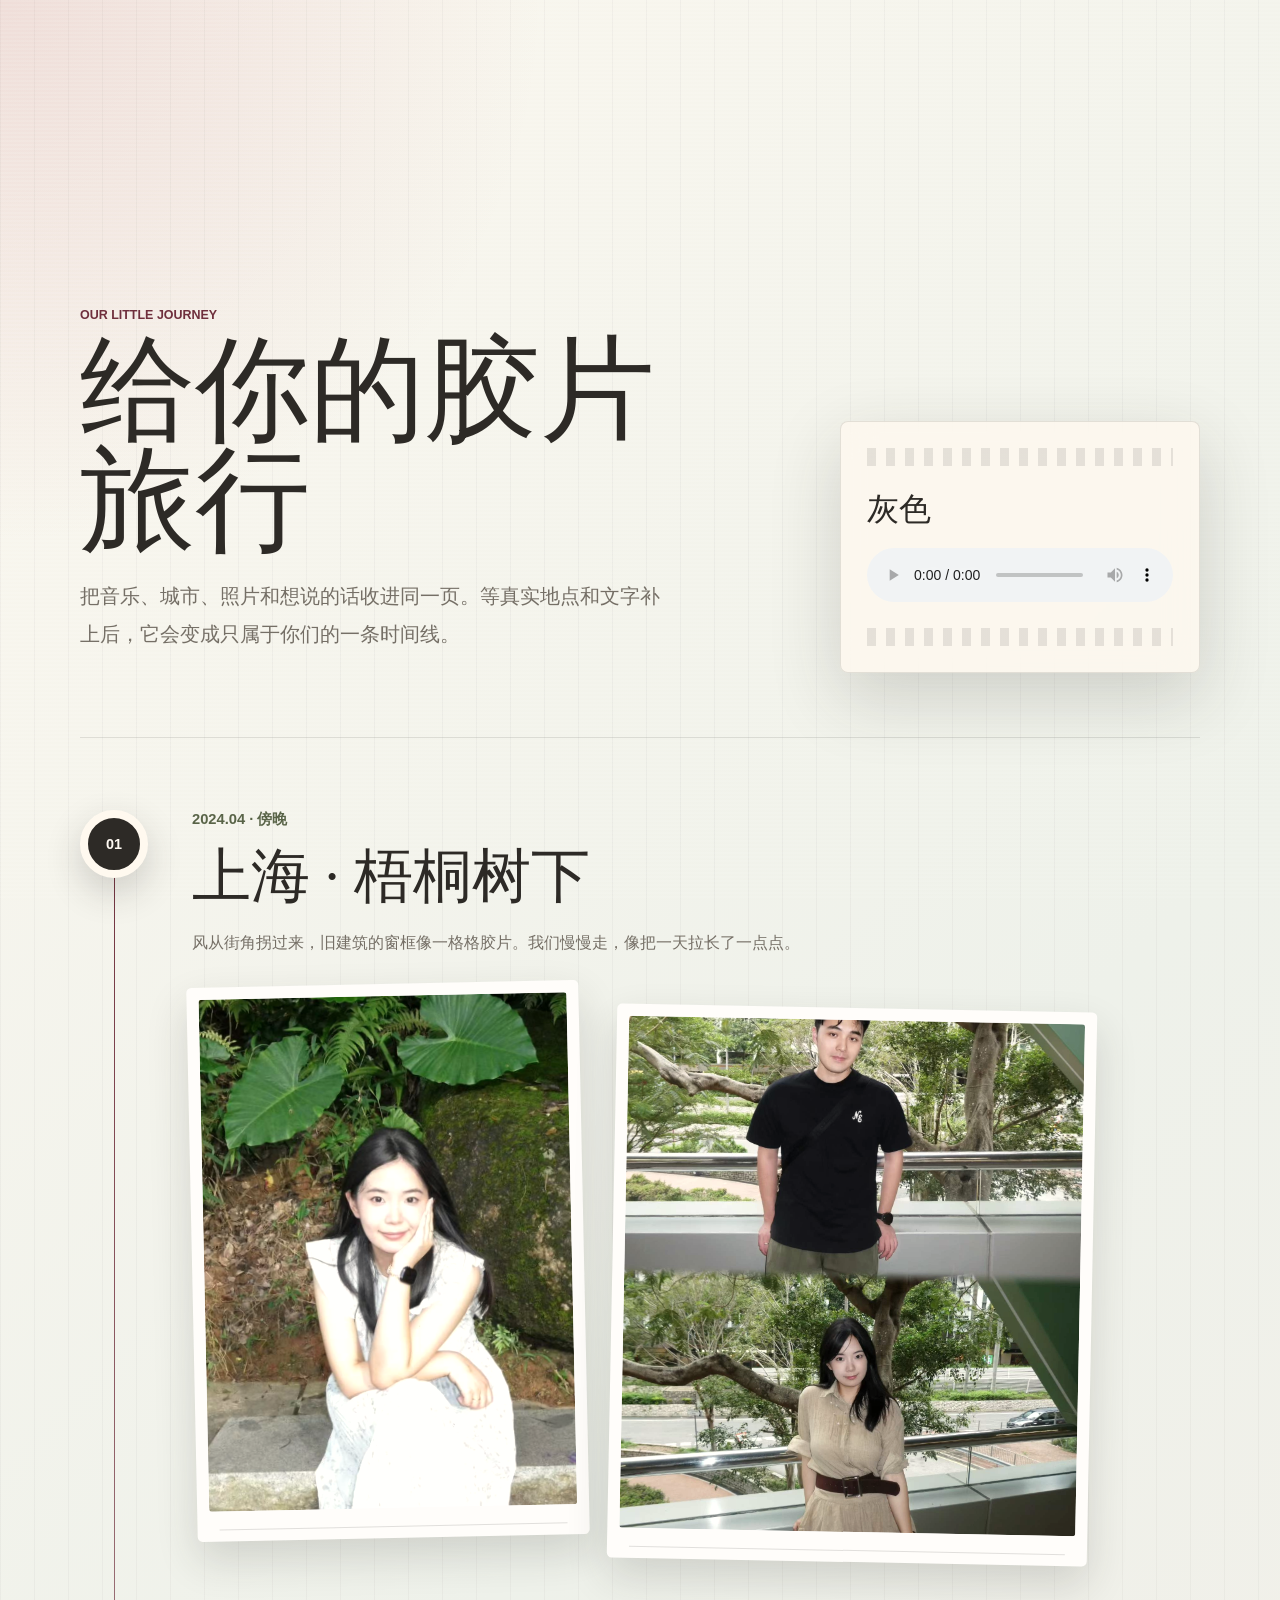
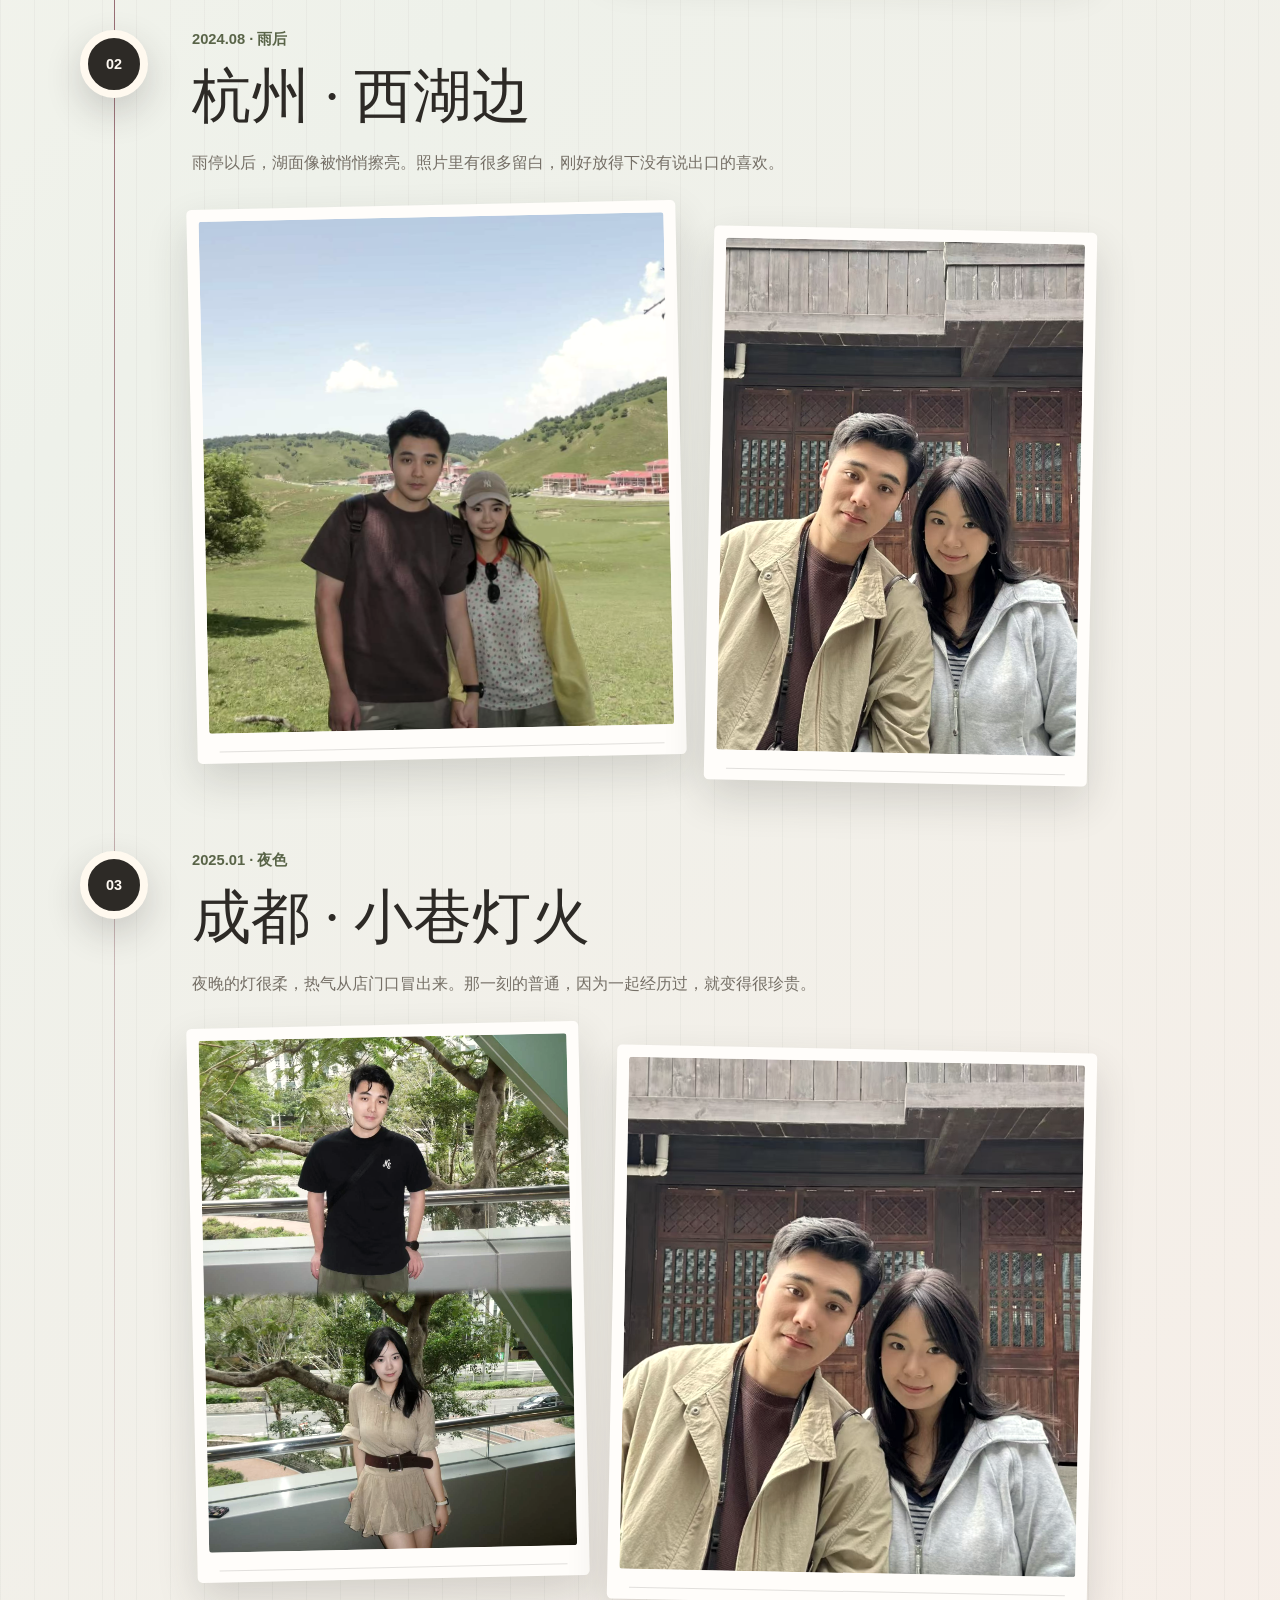
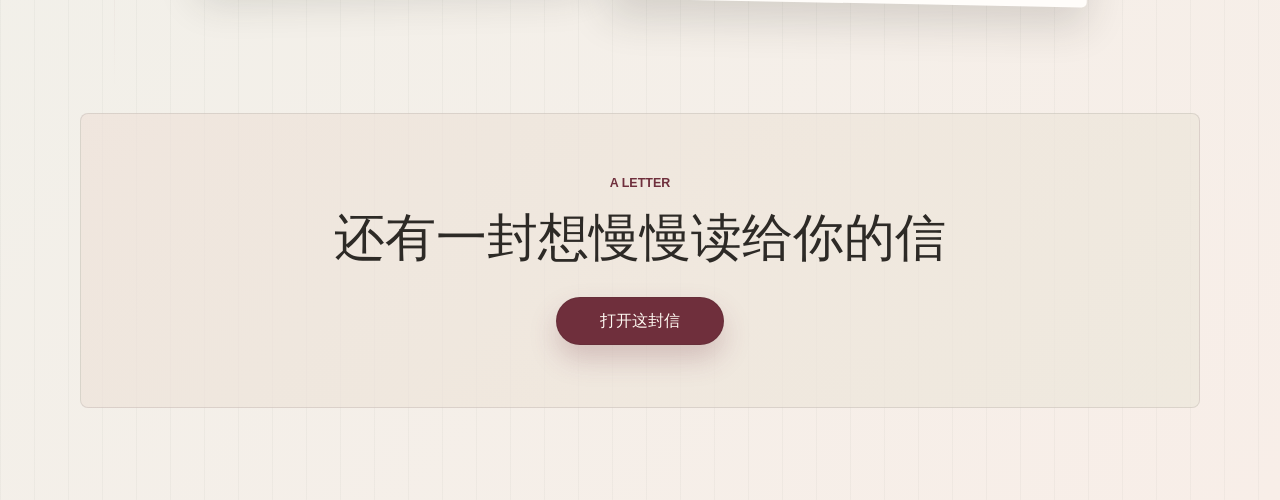
==== index.html @ 93d099e0 "Add GitHub Pages static site" ====
<!doctype html>
<html lang="zh-CN">
  <head>
    <meta charset="utf-8" />
    <meta name="viewport" content="width=device-width, initial-scale=1" />
    <title>给你的胶片旅行</title>
    <meta name="description" content="一页关于音乐、照片、时间轴和一封信的温柔纪念网页。" />
    <link rel="stylesheet" href="styles.css" />
  </head>
  <body>
    <main class="page-shell">
      <section class="hero" aria-labelledby="page-title">
        <div class="hero-copy">
          <p class="eyebrow">Our Little Journey</p>
          <h1 id="page-title">给你的胶片旅行</h1>
          <p class="hero-text">把音乐、城市、照片和想说的话收进同一页。等真实地点和文字补上后，它会变成只属于你们的一条时间线。</p>
        </div>
        <div class="music-panel" aria-label="音乐播放器">
          <span class="music-label">灰色</span>
          <audio controls preload="metadata">
            <source src="gray.mp3" type="audio/mpeg" />
            当前浏览器不支持音频播放。
          </audio>
        </div>
      </section>

      <section class="timeline" aria-label="旅行时间轴">
        <article class="timeline-item">
          <div class="time-mark"><span>01</span></div>
          <div class="story">
            <p class="date">2024.04 · 傍晚</p>
            <h2>上海 · 梧桐树下</h2>
            <p>风从街角拐过来，旧建筑的窗框像一格格胶片。我们慢慢走，像把一天拉长了一点点。</p>
            <div class="photo-strip">
              <figure><img src="photos/1.jpg" alt="上海梧桐树下的旅行照片" /></figure>
              <figure><img src="photos/2.jpg" alt="上海傍晚街道的旅行照片" /></figure>
            </div>
          </div>
        </article>

        <article class="timeline-item">
          <div class="time-mark"><span>02</span></div>
          <div class="story">
            <p class="date">2024.08 · 雨后</p>
            <h2>杭州 · 西湖边</h2>
            <p>雨停以后，湖面像被悄悄擦亮。照片里有很多留白，刚好放得下没有说出口的喜欢。</p>
            <div class="photo-strip photo-strip--reverse">
              <figure><img src="photos/3.jpg" alt="杭州西湖边的旅行照片" /></figure>
              <figure><img src="photos/4.jpg" alt="杭州雨后街景的旅行照片" /></figure>
            </div>
          </div>
        </article>

        <article class="timeline-item">
          <div class="time-mark"><span>03</span></div>
          <div class="story">
            <p class="date">2025.01 · 夜色</p>
            <h2>成都 · 小巷灯火</h2>
            <p>夜晚的灯很柔，热气从店门口冒出来。那一刻的普通，因为一起经历过，就变得很珍贵。</p>
            <div class="photo-strip">
              <figure><img src="photos/2.jpg" alt="成都小巷灯火的旅行照片" /></figure>
              <figure><img src="photos/4.jpg" alt="成都夜色中的旅行照片" /></figure>
            </div>
          </div>
        </article>
      </section>

      <section class="letter-section" aria-labelledby="letter-title">
        <p class="eyebrow">A Letter</p>
        <h2 id="letter-title">还有一封想慢慢读给你的信</h2>
        <button class="letter-button" type="button" id="openLetter">打开这封信</button>
      </section>
    </main>

    <div class="modal" id="letterModal" aria-hidden="true">
      <div class="modal-backdrop" data-close-letter></div>
      <section class="letter-paper" role="dialog" aria-modal="true" aria-labelledby="letterDialogTitle">
        <button class="close-button" type="button" id="closeLetter" aria-label="关闭情书">×</button>
        <p class="paper-date">写给你</p>
        <h2 id="letterDialogTitle">亲爱的你</h2>
        <div class="letter-content" id="letterContent">正在展开这封信……</div>
      </section>
    </div>

    <div class="lightbox" id="photoLightbox" aria-hidden="true">
      <button class="lightbox-close" type="button" id="closePhoto" aria-label="关闭照片">×</button>
      <img id="lightboxImage" alt="" />
    </div>

    <script src="script.js"></script>
  </body>
</html>
---- styles.css ----
:root {
  --ink: #2d2a26;
  --muted: #756f66;
  --paper: #fff9ef;
  --rose: #b96f78;
  --wine: #6f2f3c;
  --moss: #596448;
  --shadow: 0 24px 70px rgba(45, 42, 38, 0.18);
}

* { box-sizing: border-box; }
html { scroll-behavior: smooth; }
body {
  margin: 0;
  color: var(--ink);
  font-family: "Microsoft YaHei", "PingFang SC", "Helvetica Neue", Arial, sans-serif;
  background:
    linear-gradient(90deg, rgba(45, 42, 38, 0.035) 1px, transparent 1px) 0 0 / 34px 34px,
    radial-gradient(circle at top left, rgba(185, 111, 120, 0.18), transparent 34rem),
    linear-gradient(135deg, #fbf7ef 0%, #eef1ea 42%, #f8eee8 100%);
}
body::before {
  position: fixed;
  inset: 0;
  z-index: -1;
  pointer-events: none;
  content: "";
  background-image: linear-gradient(rgba(255, 255, 255, 0.13) 50%, rgba(45, 42, 38, 0.04) 50%);
  background-size: 100% 4px;
  mix-blend-mode: soft-light;
}
button, audio { font: inherit; }
button { cursor: pointer; }
button:focus-visible, audio:focus-visible { outline: 3px solid rgba(111, 47, 60, 0.35); outline-offset: 4px; }
.page-shell { width: min(1120px, calc(100% - 32px)); margin: 0 auto; }
.hero {
  min-height: 82vh;
  display: grid;
  grid-template-columns: minmax(0, 1fr) 360px;
  align-items: end;
  gap: clamp(28px, 6vw, 80px);
  padding: clamp(48px, 9vw, 96px) 0 64px;
  border-bottom: 1px solid rgba(45, 42, 38, 0.12);
}
.hero-copy { max-width: 720px; }
.eyebrow { margin: 0 0 14px; color: var(--wine); font-size: 0.78rem; font-weight: 700; letter-spacing: 0; text-transform: uppercase; }
h1, h2, p { margin-top: 0; }
h1 { max-width: 680px; margin-bottom: 22px; font-family: Georgia, "STSong", "SimSun", serif; font-size: clamp(3.2rem, 9vw, 7.9rem); font-weight: 500; line-height: 0.95; }
.hero-text { max-width: 590px; color: var(--muted); font-size: clamp(1rem, 2.2vw, 1.25rem); line-height: 1.9; }
.music-panel {
  position: relative;
  padding: 26px;
  overflow: hidden;
  background: rgba(255, 249, 239, 0.74);
  border: 1px solid rgba(45, 42, 38, 0.12);
  border-radius: 8px;
  box-shadow: var(--shadow);
  backdrop-filter: blur(16px);
}
.music-panel::before, .music-panel::after {
  display: block;
  width: 100%;
  height: 18px;
  margin-bottom: 22px;
  content: "";
  background: repeating-linear-gradient(90deg, rgba(45, 42, 38, 0.42) 0 9px, transparent 9px 19px);
  opacity: 0.27;
}
.music-panel::after { margin: 22px 0 0; }
.music-label { display: block; margin-bottom: 16px; color: var(--ink); font-family: Georgia, "STSong", "SimSun", serif; font-size: 2rem; }
audio { width: 100%; accent-color: var(--wine); }
.timeline { position: relative; padding: 72px 0 18px; }
.timeline::before { position: absolute; top: 80px; bottom: 0; left: 34px; width: 1px; content: ""; background: linear-gradient(var(--wine), rgba(111, 47, 60, 0)); }
.timeline-item { position: relative; display: grid; grid-template-columns: 70px minmax(0, 1fr); gap: clamp(18px, 4vw, 42px); padding-bottom: clamp(56px, 8vw, 92px); }
.time-mark { position: relative; z-index: 1; width: 68px; height: 68px; display: grid; place-items: center; background: var(--ink); border: 8px solid var(--paper); border-radius: 50%; color: #fffaf3; box-shadow: 0 14px 36px rgba(45, 42, 38, 0.2); }
.time-mark span { font-size: 0.9rem; font-weight: 700; }
.story { max-width: 900px; }
.date { margin-bottom: 8px; color: var(--moss); font-size: 0.92rem; font-weight: 700; }
.story h2 { margin-bottom: 12px; font-family: Georgia, "STSong", "SimSun", serif; font-size: clamp(2rem, 4.6vw, 4rem); font-weight: 500; }
.story p:not(.date) { max-width: 660px; color: var(--muted); line-height: 1.9; }
.photo-strip { display: grid; grid-template-columns: minmax(0, 0.9fr) minmax(0, 1.1fr); gap: clamp(14px, 2.8vw, 28px); align-items: end; margin-top: 26px; }
.photo-strip--reverse { grid-template-columns: minmax(0, 1.1fr) minmax(0, 0.86fr); align-items: start; }
figure { position: relative; margin: 0; padding: 12px 12px 30px; background: #fffdfa; border-radius: 5px; box-shadow: 0 18px 42px rgba(45, 42, 38, 0.16); transform: rotate(-1.2deg); }
figure:nth-child(even) { transform: translateY(24px) rotate(1.1deg); }
figure::after { position: absolute; right: 22px; bottom: 11px; left: 22px; height: 1px; content: ""; background: rgba(45, 42, 38, 0.14); }
figure img { width: 100%; height: clamp(260px, 40vw, 520px); display: block; object-fit: cover; border-radius: 3px; filter: saturate(0.92) contrast(1.04) sepia(0.1); }
.letter-section { margin: 24px 0 clamp(52px, 9vw, 92px); padding: clamp(34px, 6vw, 62px); text-align: center; background: linear-gradient(135deg, rgba(111, 47, 60, 0.08), rgba(89, 100, 72, 0.08)), rgba(255, 249, 239, 0.62); border: 1px solid rgba(45, 42, 38, 0.11); border-radius: 8px; }
.letter-section h2 { margin-bottom: 24px; font-family: Georgia, "STSong", "SimSun", serif; font-size: clamp(1.8rem, 4vw, 3.6rem); font-weight: 500; }
.letter-button { min-width: 168px; min-height: 48px; padding: 12px 24px; color: #fffaf3; background: var(--wine); border: 1px solid rgba(45, 42, 38, 0.12); border-radius: 999px; box-shadow: 0 14px 28px rgba(111, 47, 60, 0.22); transition: transform 180ms ease, box-shadow 180ms ease, background 180ms ease; }
.letter-button:hover, .letter-button:focus-visible { background: #803847; box-shadow: 0 18px 32px rgba(111, 47, 60, 0.28); transform: translateY(-2px); }
.modal, .lightbox { position: fixed; inset: 0; z-index: 20; display: none; }
.modal.is-open, .lightbox.is-open { display: grid; }
.modal { place-items: center; padding: 22px; }
.modal-backdrop, .lightbox { background: rgba(34, 30, 27, 0.58); backdrop-filter: blur(10px); }
.modal-backdrop { position: absolute; inset: 0; }
.letter-paper { position: relative; width: min(720px, 100%); max-height: min(720px, calc(100vh - 44px)); padding: clamp(34px, 7vw, 64px); overflow: auto; background: linear-gradient(90deg, rgba(185, 111, 120, 0.13) 1px, transparent 1px) 78px 0 / 1px 100% no-repeat, repeating-linear-gradient(180deg, transparent 0, transparent 31px, rgba(196, 150, 77, 0.18) 32px), var(--paper); border-radius: 8px; box-shadow: 0 32px 90px rgba(0, 0, 0, 0.24); }
.close-button, .lightbox-close { position: absolute; top: 14px; right: 14px; z-index: 2; width: 40px; height: 40px; border: 0; border-radius: 50%; color: var(--ink); background: rgba(255, 255, 255, 0.72); font-size: 1.6rem; line-height: 1; }
.paper-date { margin-bottom: 10px; color: var(--rose); font-size: 0.95rem; }
.letter-paper h2 { margin-bottom: 18px; font-family: "STKaiti", "KaiTi", "楷体", serif; font-size: clamp(2rem, 6vw, 3.8rem); font-weight: 400; }
.letter-content { white-space: pre-wrap; color: #3f352f; font-family: "STKaiti", "KaiTi", "楷体", "FangSong", serif; font-size: clamp(1.25rem, 3vw, 1.62rem); line-height: 2; }
.lightbox { place-items: center; padding: 24px; }
.lightbox img { max-width: min(100%, 980px); max-height: calc(100vh - 48px); object-fit: contain; border: 12px solid #fffdfa; border-radius: 6px; box-shadow: var(--shadow); }
.lightbox-close { color: #fffaf3; background: rgba(45, 42, 38, 0.54); }
@media (max-width: 760px) {
  .page-shell { width: min(100% - 24px, 560px); }
  .hero { min-height: auto; grid-template-columns: 1fr; align-items: start; padding: 44px 0 42px; }
  h1 { font-size: clamp(3.3rem, 16vw, 5.2rem); }
  .music-panel { padding: 20px; }
  .timeline { padding-top: 46px; }
  .timeline::before { left: 22px; }
  .timeline-item { grid-template-columns: 46px minmax(0, 1fr); gap: 16px; padding-bottom: 62px; }
  .time-mark { width: 46px; height: 46px; border-width: 5px; }
  .photo-strip, .photo-strip--reverse { grid-template-columns: 1fr; gap: 18px; }
  figure, figure:nth-child(even) { transform: none; }
  figure img { height: min(108vw, 500px); }
  .letter-section { padding: 30px 18px; }
  .letter-paper { max-height: calc(100vh - 28px); padding: 44px 24px 34px; }
}
@media (prefers-reduced-motion: reduce) {
  html { scroll-behavior: auto; }
  *, *::before, *::after { transition-duration: 0.01ms !important; animation-duration: 0.01ms !important; animation-iteration-count: 1 !important; }
}
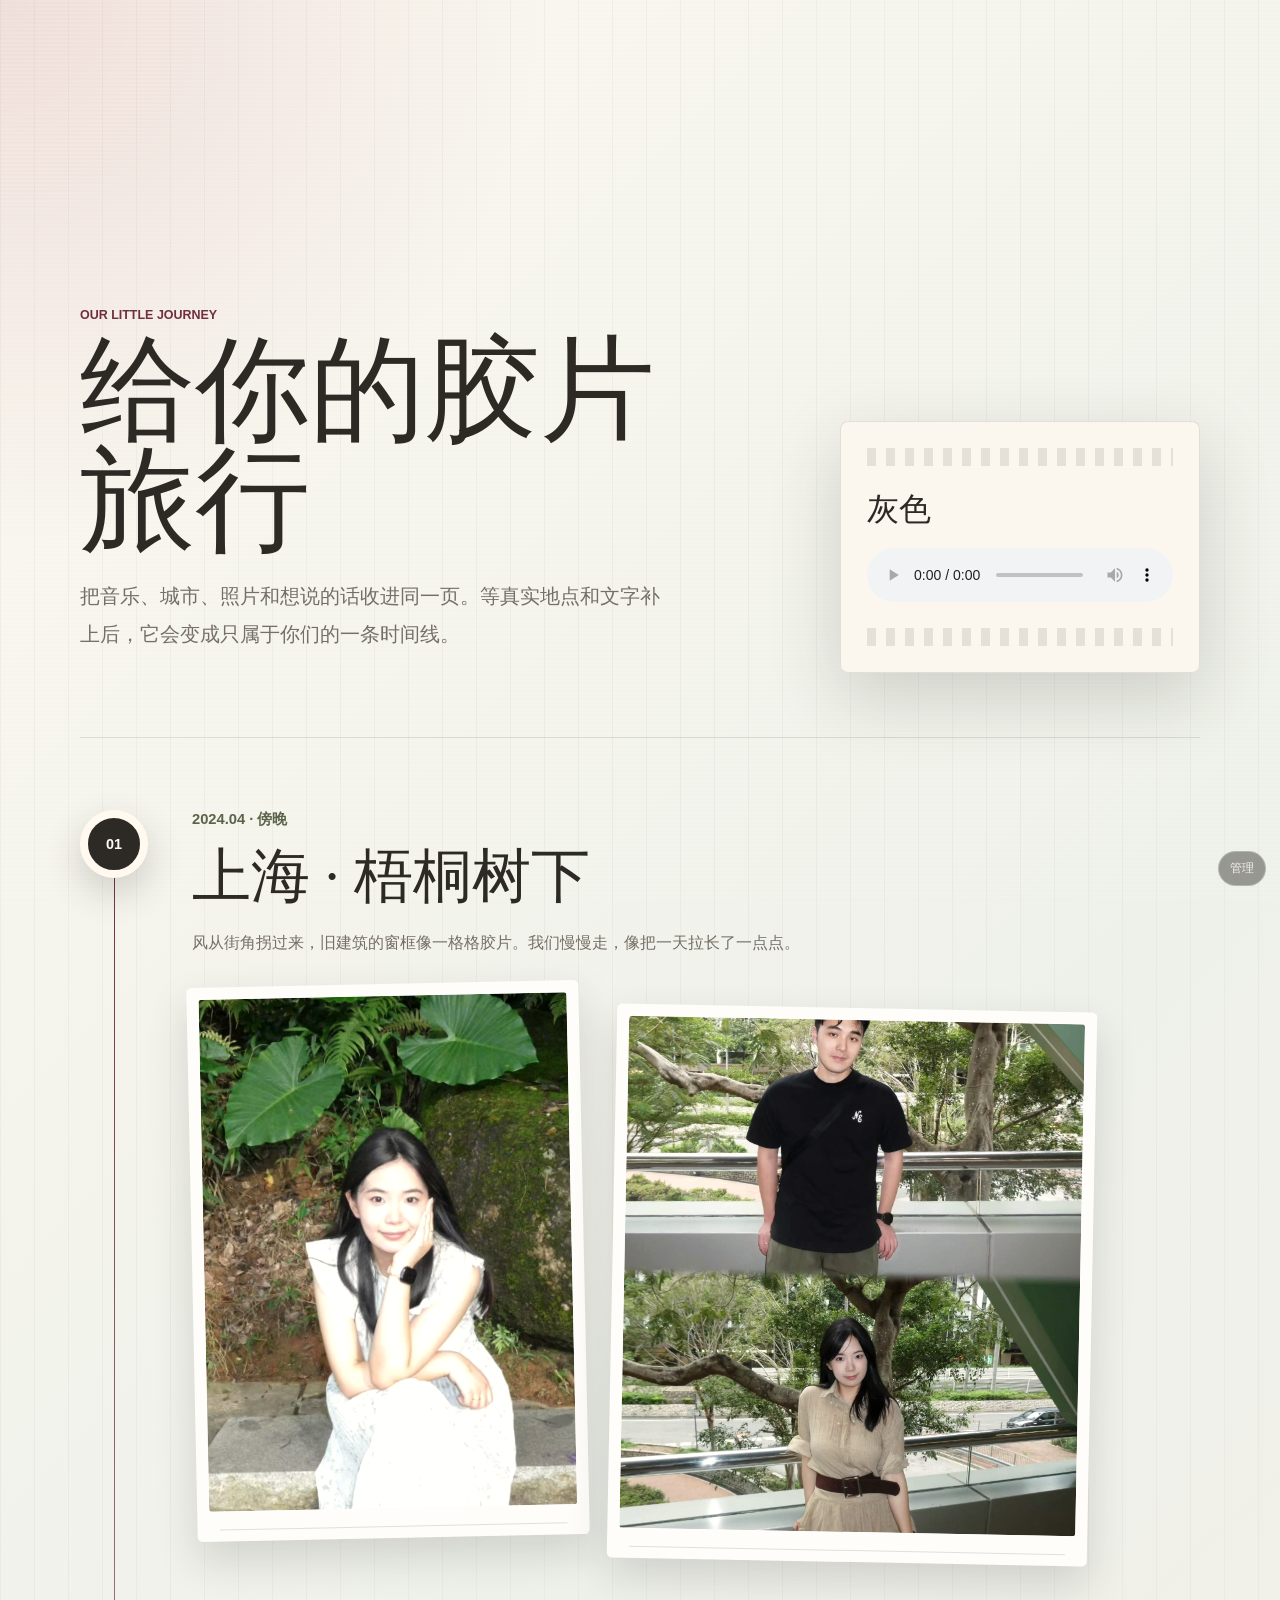
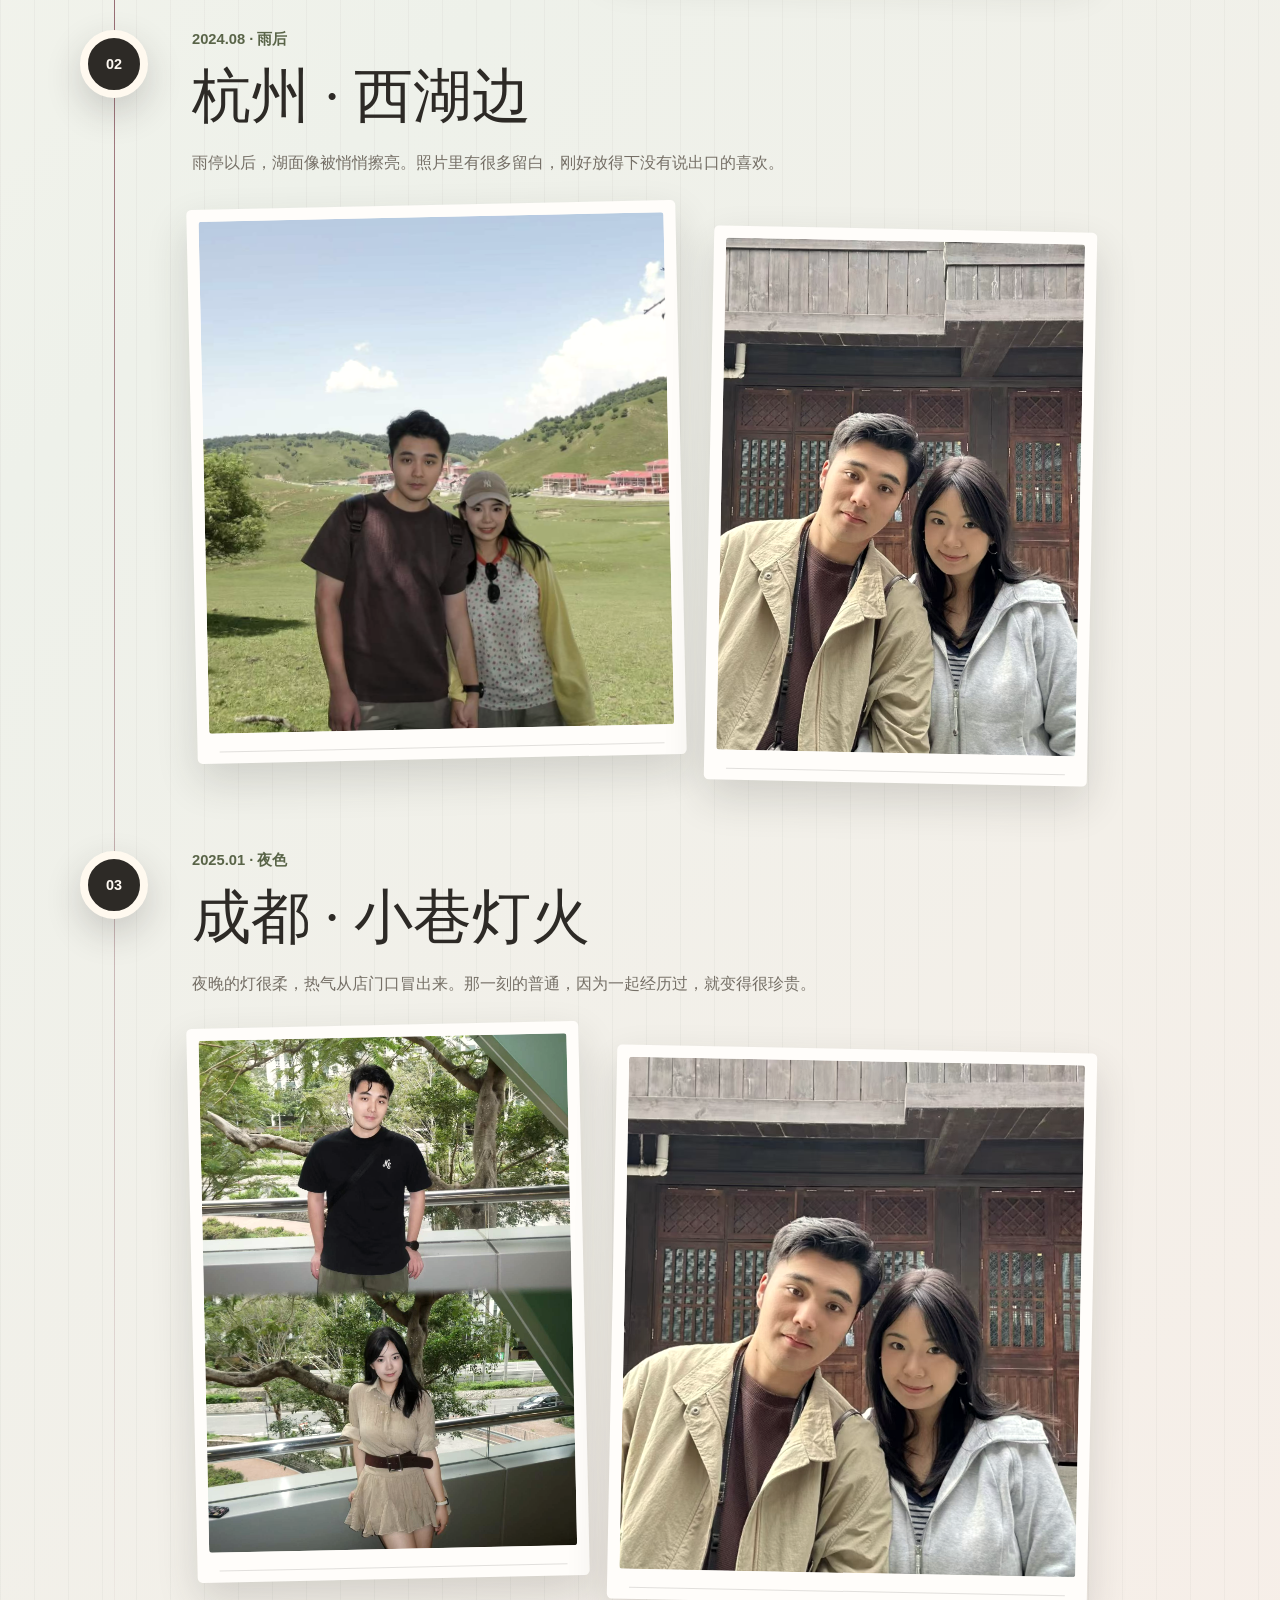
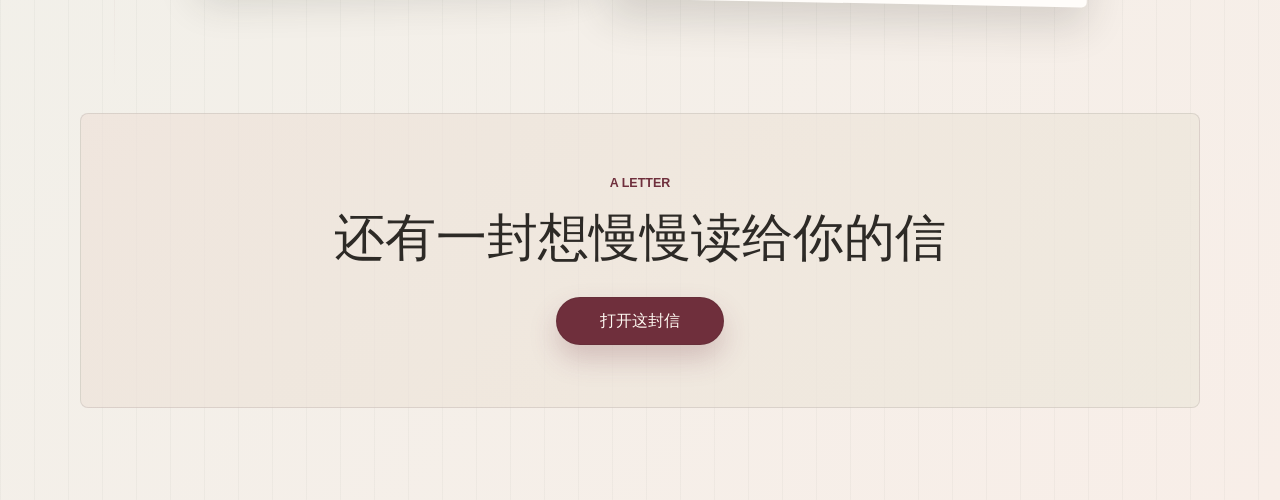
==== commit 619e68d1: "Add online content editor" ====
--- a/index.html
+++ b/index.html
@@ -11,72 +11,35 @@
     <main class="page-shell">
       <section class="hero" aria-labelledby="page-title">
         <div class="hero-copy">
-          <p class="eyebrow">Our Little Journey</p>
+          <p class="eyebrow" id="heroEyebrow">Our Little Journey</p>
           <h1 id="page-title">给你的胶片旅行</h1>
-          <p class="hero-text">把音乐、城市、照片和想说的话收进同一页。等真实地点和文字补上后，它会变成只属于你们的一条时间线。</p>
+          <p class="hero-text" id="heroText">把音乐、城市、照片和想说的话收进同一页。</p>
         </div>
         <div class="music-panel" aria-label="音乐播放器">
-          <span class="music-label">灰色</span>
-          <audio controls preload="metadata">
-            <source src="gray.mp3" type="audio/mpeg" />
+          <span class="music-label" id="musicLabel">灰色</span>
+          <audio controls preload="metadata" id="musicAudio">
+            <source id="musicSource" src="gray.mp3" type="audio/mpeg" />
             当前浏览器不支持音频播放。
           </audio>
         </div>
       </section>
 
-      <section class="timeline" aria-label="旅行时间轴">
-        <article class="timeline-item">
-          <div class="time-mark"><span>01</span></div>
-          <div class="story">
-            <p class="date">2024.04 · 傍晚</p>
-            <h2>上海 · 梧桐树下</h2>
-            <p>风从街角拐过来，旧建筑的窗框像一格格胶片。我们慢慢走，像把一天拉长了一点点。</p>
-            <div class="photo-strip">
-              <figure><img src="photos/1.jpg" alt="上海梧桐树下的旅行照片" /></figure>
-              <figure><img src="photos/2.jpg" alt="上海傍晚街道的旅行照片" /></figure>
-            </div>
-          </div>
-        </article>
-
-        <article class="timeline-item">
-          <div class="time-mark"><span>02</span></div>
-          <div class="story">
-            <p class="date">2024.08 · 雨后</p>
-            <h2>杭州 · 西湖边</h2>
-            <p>雨停以后，湖面像被悄悄擦亮。照片里有很多留白，刚好放得下没有说出口的喜欢。</p>
-            <div class="photo-strip photo-strip--reverse">
-              <figure><img src="photos/3.jpg" alt="杭州西湖边的旅行照片" /></figure>
-              <figure><img src="photos/4.jpg" alt="杭州雨后街景的旅行照片" /></figure>
-            </div>
-          </div>
-        </article>
-
-        <article class="timeline-item">
-          <div class="time-mark"><span>03</span></div>
-          <div class="story">
-            <p class="date">2025.01 · 夜色</p>
-            <h2>成都 · 小巷灯火</h2>
-            <p>夜晚的灯很柔，热气从店门口冒出来。那一刻的普通，因为一起经历过，就变得很珍贵。</p>
-            <div class="photo-strip">
-              <figure><img src="photos/2.jpg" alt="成都小巷灯火的旅行照片" /></figure>
-              <figure><img src="photos/4.jpg" alt="成都夜色中的旅行照片" /></figure>
-            </div>
-          </div>
-        </article>
-      </section>
+      <section class="timeline" id="timeline" aria-label="旅行时间轴"></section>
 
       <section class="letter-section" aria-labelledby="letter-title">
-        <p class="eyebrow">A Letter</p>
+        <p class="eyebrow" id="letterEyebrow">A Letter</p>
         <h2 id="letter-title">还有一封想慢慢读给你的信</h2>
         <button class="letter-button" type="button" id="openLetter">打开这封信</button>
       </section>
     </main>
 
+    <a class="admin-entry" href="admin.html" aria-label="打开内容管理入口">管理</a>
+
     <div class="modal" id="letterModal" aria-hidden="true">
       <div class="modal-backdrop" data-close-letter></div>
       <section class="letter-paper" role="dialog" aria-modal="true" aria-labelledby="letterDialogTitle">
         <button class="close-button" type="button" id="closeLetter" aria-label="关闭情书">×</button>
-        <p class="paper-date">写给你</p>
+        <p class="paper-date" id="paperDate">写给你</p>
         <h2 id="letterDialogTitle">亲爱的你</h2>
         <div class="letter-content" id="letterContent">正在展开这封信……</div>
       </section>
--- a/styles.css
+++ b/styles.css
@@ -119,4 +119,23 @@
 @media (prefers-reduced-motion: reduce) {
   html { scroll-behavior: auto; }
   *, *::before, *::after { transition-duration: 0.01ms !important; animation-duration: 0.01ms !important; animation-iteration-count: 1 !important; }
+}
+.admin-entry {
+  position: fixed;
+  right: 14px;
+  bottom: 14px;
+  z-index: 12;
+  padding: 8px 11px;
+  color: rgba(255, 250, 243, 0.88);
+  background: rgba(45, 42, 38, 0.45);
+  border: 1px solid rgba(255, 255, 255, 0.28);
+  border-radius: 999px;
+  font-size: 0.78rem;
+  text-decoration: none;
+  backdrop-filter: blur(10px);
+}
+
+.admin-entry:hover,
+.admin-entry:focus-visible {
+  background: rgba(111, 47, 60, 0.72);
 }
